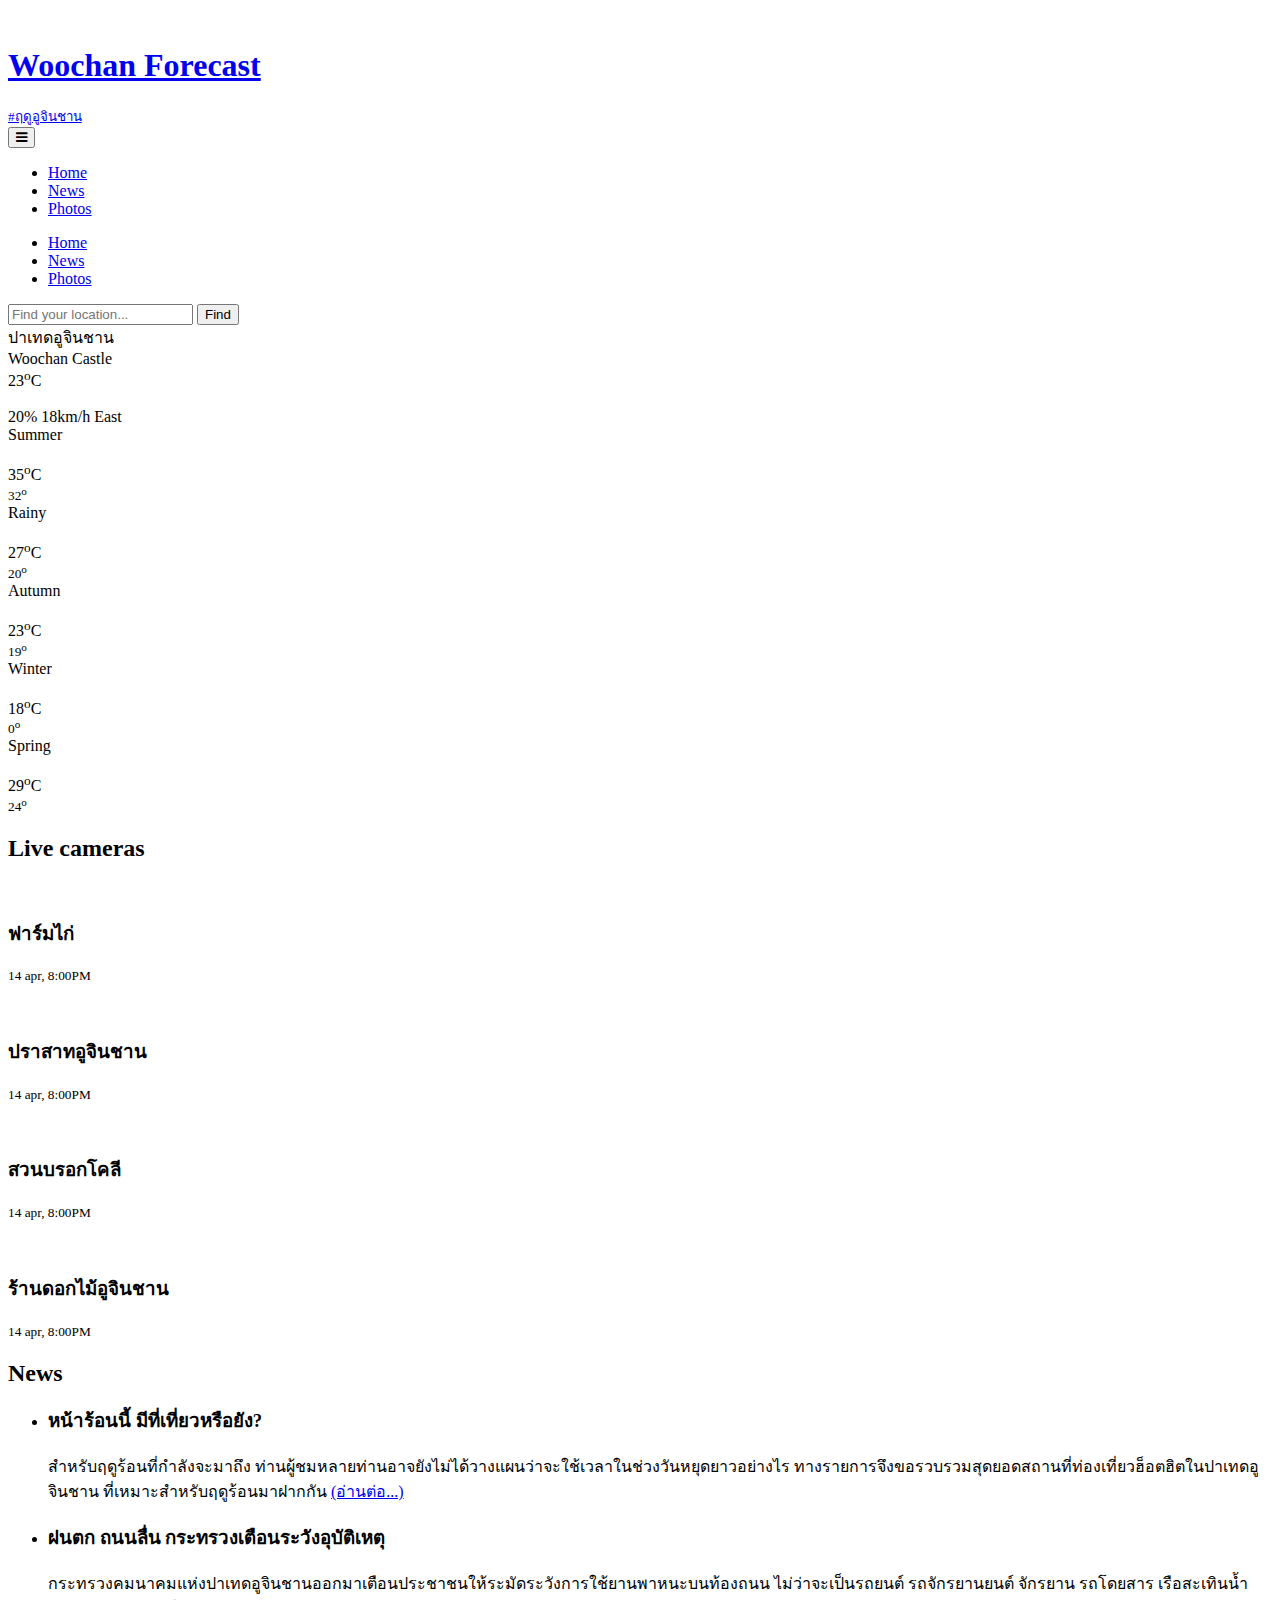
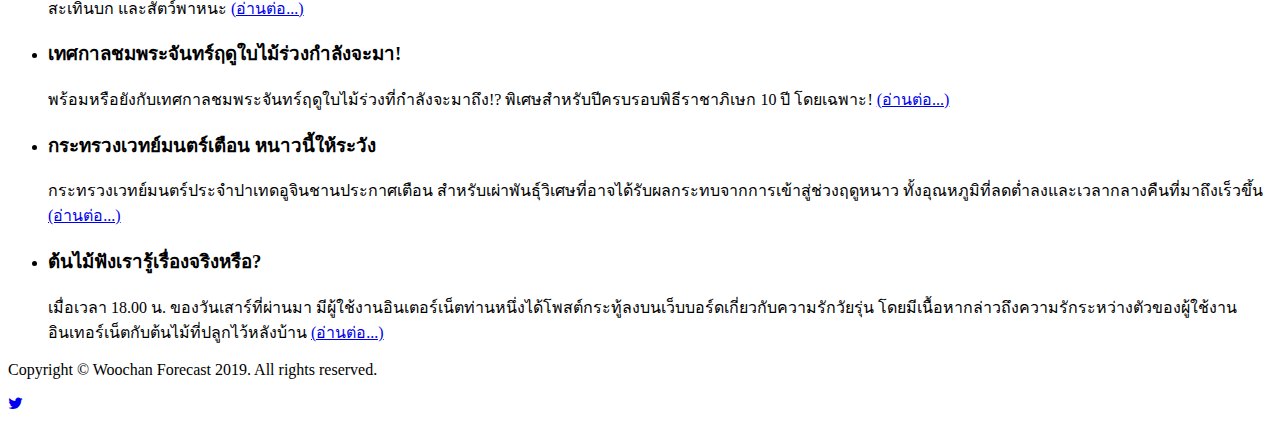
==== index.html @ f13d905f "Add files via upload" ====
<!DOCTYPE html>
<html lang="en">
	<head>
		<meta charset="UTF-8">
		<meta http-equiv="X-UA-Compatible" content="IE=edge">
		<meta name="viewport" content="width=device-width, initial-scale=1.0,maximum-scale=1">
		
		<title>สถานีพยากรณ์อากาศอูจินชาน ช่อง 97 - Woochan Forecast</title>

		<!-- Favicon -->
		<link rel="icon" type="image/png" href="images/favicon.png" sizes="32x32">

		<!-- Loading third party fonts -->
		<link href="fonts/font-awesome.min.css" rel="stylesheet" type="text/css">
		<link href="http://fonts.googleapis.com/css?family=Roboto:300,400,700|" rel="stylesheet" type="text/css">
		<link href="https://fonts.googleapis.com/css?family=Sarabun:300,400" rel="stylesheet">

		<!-- Loading main css file -->
		<link rel="stylesheet" href="style.css">
		
		<!--[if lt IE 9]>
		<script src="js/ie-support/html5.js"></script>
		<script src="js/ie-support/respond.js"></script>
		<![endif]-->

	</head>


	<body>
		
		<div class="site-content">
			<div class="site-header">
				<div class="container">
					<a href="index.html" class="branding">
						<img src="images/logo.png" alt="" class="logo">
						<div class="logo-type">
							<h1 class="site-title">Woochan Forecast</h1>
							<small class="site-description">#ฤดูอูจินชาน</small>
						</div>
					</a>

					<!-- Default snippet for navigation -->
					<div class="main-navigation">
						<button type="button" class="menu-toggle"><i class="fa fa-bars"></i></button>
						<ul class="menu">
							<li class="menu-item current-menu-item"><a href="index.html">Home</a></li>
							<li class="menu-item"><a href="news.html">News</a></li>
							<li class="menu-item"><a href="photos.html">Photos</a></li>
						</ul> <!-- .menu -->
					</div> <!-- .main-navigation -->

					<div class="mobile-navigation"></div>

				</div>
			</div> <!-- .site-header -->

			<div class="hero" data-bg-image="images/banner.png">
				<div class="container">
					<form action="#" class="find-location">
						<input type="text" placeholder="Find your location...">
						<input type="submit" value="Find" onclick="findLocation()">
					</form>

				</div>
			</div>
			<div class="forecast-table">
				<div class="container">
					<div class="forecast-container">
						<div class="today forecast">
							<div class="forecast-header">
								<div class="day">ปาเทดอูจินชาน</div>
								<!--<div class="date">15 Apr</div>-->
							</div> <!-- .forecast-header -->
							<div class="forecast-content">
								<div class="location">Woochan Castle</div>
								<div class="degree">
									<div class="num">23<sup>o</sup>C</div>
									<div class="forecast-icon">
										<a href="https://writer.dek-d.com/dek-d/writer/view.php?id=1945441" target="_blank"><img src="images/icons/icon-1.svg" alt="" width=90></a>
									</div>	
								</div>
								<span><img src="images/icon-umberella.png" alt="">20%</span>
								<span><img src="images/icon-wind.png" alt="">18km/h</span>
								<span><img src="images/icon-compass.png" alt="">East</span>
							</div>
						</div>
						<div class="forecast">
							<div class="forecast-header">
								<div class="day">Summer</div>
							</div> <!-- .forecast-header -->
							<div class="forecast-content">
								<div class="forecast-icon">
									<img src="images/icons/icon-2.svg" alt="" width=48>
								</div>
								<div class="degree">35<sup>o</sup>C</div>
								<small>32<sup>o</sup></small>
							</div>
						</div>
						<div class="forecast">
							<div class="forecast-header">
								<div class="day">Rainy</div>
							</div> <!-- .forecast-header -->
							<div class="forecast-content">
								<div class="forecast-icon">
									<img src="images/icons/icon-10.svg" alt="" width=48>
								</div>
								<div class="degree">27<sup>o</sup>C</div>
								<small>20<sup>o</sup></small>
							</div>
						</div>
						<div class="forecast">
							<div class="forecast-header">
								<div class="day">Autumn</div>
							</div> <!-- .forecast-header -->
							<div class="forecast-content">
								<div class="forecast-icon">
									<img src="images/icons/icon-7.svg" alt="" width=48>
								</div>
								<div class="degree">23<sup>o</sup>C</div>
								<small>19<sup>o</sup></small>
							</div>
						</div>
						<div class="forecast">
							<div class="forecast-header">
								<div class="day">Winter</div>
							</div> <!-- .forecast-header -->
							<div class="forecast-content">
								<div class="forecast-icon">
									<img src="images/icons/icon-14.svg" alt="" width=48>
								</div>
								<div class="degree">18<sup>o</sup>C</div>
								<small>0<sup>o</sup></small>
							</div>
						</div>
						<div class="forecast">
							<div class="forecast-header">
								<div class="day">Spring</div>
							</div> <!-- .forecast-header -->
							<div class="forecast-content">
								<div class="forecast-icon">
									<img src="images/icons/icon-3.svg" alt="" width=48>
								</div>
								<div class="degree">29<sup>o</sup>C</div>
								<small>24<sup>o</sup></small>
							</div>
						</div>
					</div>
				</div>
			</div>
			<main class="main-content">
				<div class="fullwidth-block">
					<div class="container">
						<h2 class="section-title">Live cameras</h2>
						<div class="row">
							<div class="col-md-3 col-sm-6">
								<div class="live-camera">
									<figure class="live-camera-cover" onclick="royal()"><img src="images/livecam-chickenbarn.jpg" alt=""></figure>
									<h3 class="location">ฟาร์มไก่</h3>
									<small class="date">14 apr, 8:00PM</small>
								</div>
							</div>
							<div class="col-md-3 col-sm-6">
								<div class="live-camera">
									<figure class="live-camera-cover" onclick="royal()"><img src="images/live-camera-2.jpg" alt=""></figure>
									<h3 class="location">ปราสาทอูจินชาน</h3>
									<small class="date">14 apr, 8:00PM</small>
								</div>
							</div>
							<div class="col-md-3 col-sm-6">
								<div class="live-camera">
									<figure class="live-camera-cover" onclick="royal()"><img src="images/live-camera-3.jpg" alt=""></figure>
									<h3 class="location">สวนบรอกโคลี</h3>
									<small class="date">14 apr, 8:00PM</small>
								</div>
							</div>
							<div class="col-md-3 col-sm-6">
								<div class="live-camera">
									<a href="http://woochanflorist.github.io" target="_blank"><figure class="live-camera-cover"><img src="images/livecam-flowershop.jpg" alt=""></figure></a>
									<h3 class="location">ร้านดอกไม้อูจินชาน</h3>
									<small class="date">14 apr, 8:00PM</small>
								</div>
							</div>
						</div>
					</div>
				</div>

				<div class="fullwidth-block">
					<div class="container">
						<div class="row">
							<h2 class="section-title">News</h2>
							<div class="col-md-6">
								<ul class="arrow-feature">
									<li>
										<h3>หน้าร้อนนี้ มีที่เที่ยวหรือยัง?</h3>
										<p>สำหรับฤดูร้อนที่กำลังจะมาถึง ท่านผู้ชมหลายท่านอาจยังไม่ได้วางแผนว่าจะใช้เวลาในช่วงวันหยุดยาวอย่างไร ทางรายการจึงขอรวบรวมสุดยอดสถานที่ท่องเที่ยวฮ็อตฮิตในปาเทดอูจินชาน ที่เหมาะสำหรับฤดูร้อนมาฝากกัน <a href="summer.html" target="_blank">(อ่านต่อ...)</a></p>
									</li>
									<li>
										<h3>ฝนตก ถนนลื่น กระทรวงเตือนระวังอุบัติเหตุ</h3>
										<p>กระทรวงคมนาคมแห่งปาเทดอูจินชานออกมาเตือนประชาชนให้ระมัดระวังการใช้ยานพาหนะบนท้องถนน ไม่ว่าจะเป็นรถยนต์ รถจักรยานยนต์ จักรยาน รถโดยสาร เรือสะเทินน้ำสะเทินบก และสัตว์พาหนะ <a href="rainy.html" target="_blank">(อ่านต่อ...)</a></p>
									</li>
									<li>
										<h3>เทศกาลชมพระจันทร์ฤดูใบไม้ร่วงกำลังจะมา!</h3>
										<p>พร้อมหรือยังกับเทศกาลชมพระจันทร์ฤดูใบไม้ร่วงที่กำลังจะมาถึง!? พิเศษสำหรับปีครบรอบพิธีราชาภิเษก 10 ปี โดยเฉพาะ! <a href="autumn.html" target="_blank">(อ่านต่อ...)</a></p>
									</li>
								</ul>
							</div>
							<div class="col-md-6">
								<ul class="arrow-feature">
									<li>
										<h3>กระทรวงเวทย์มนตร์เตือน หนาวนี้ให้ระวัง</h3>
										<p>กระทรวงเวทย์มนตร์ประจำปาเทดอูจินชานประกาศเตือน สำหรับเผ่าพันธุ์วิเศษที่อาจได้รับผลกระทบจากการเข้าสู่ช่วงฤดูหนาว ทั้งอุณหภูมิที่ลดต่ำลงและเวลากลางคืนที่มาถึงเร็วขึ้น <a href="winter.html" target="_blank">(อ่านต่อ...)</a></p>
									</li>
									<li>
										<h3>ต้นไม้ฟังเรารู้เรื่องจริงหรือ?</h3>
										<p>เมื่อเวลา 18.00 น. ของวันเสาร์ที่ผ่านมา มีผู้ใช้งานอินเตอร์เน็ตท่านหนึ่งได้โพสต์กระทู้ลงบนเว็บบอร์ดเกี่ยวกับความรักวัยรุ่น โดยมีเนื้อหากล่าวถึงความรักระหว่างตัวของผู้ใช้งานอินเทอร์เน็ตกับต้นไม้ที่ปลูกไว้หลังบ้าน <a href="spring.html" target="_blank">(อ่านต่อ...)</a></p>
									</li>
								</ul>
							</div>
						</div>
					</div>
				</div>
			</main> <!-- .main-content -->

			<footer class="site-footer">
				<div class="container">
					<div class="row">
						<div class="col-md-8">
							<p class="colophon">Copyright © Woochan Forecast 2019. All rights reserved.</p>
						</div>
						<div class="col-md-3 col-md-offset-1">
							<div class="social-links">
								<a href="https://twitter.com/woochanforecast"><i class="fa fa-twitter"></i></a>
							</div>
						</div>
					</div>

					
				</div>
			</footer> <!-- .site-footer -->
		</div>
		
		<script src="js/jquery-1.11.1.min.js"></script>
		<script src="js/plugins.js"></script>
		<script src="js/app.js"></script>

		<script type="text/javascript">
			function findLocation() {
				alert("ระบบไม่สามารถค้นหาสถานที่ดังกล่าวได้ กรุณาระบุสถานที่ในปาเทดอูจินชานให้ถูกต้อง");
			}
			function royal() {
				alert("ขออภัย สถานที่นี้เป็นเขตพระราชฐาน ไม่สามารถเข้าถึงได้");
			}
		</script>
		
	</body>

</html>
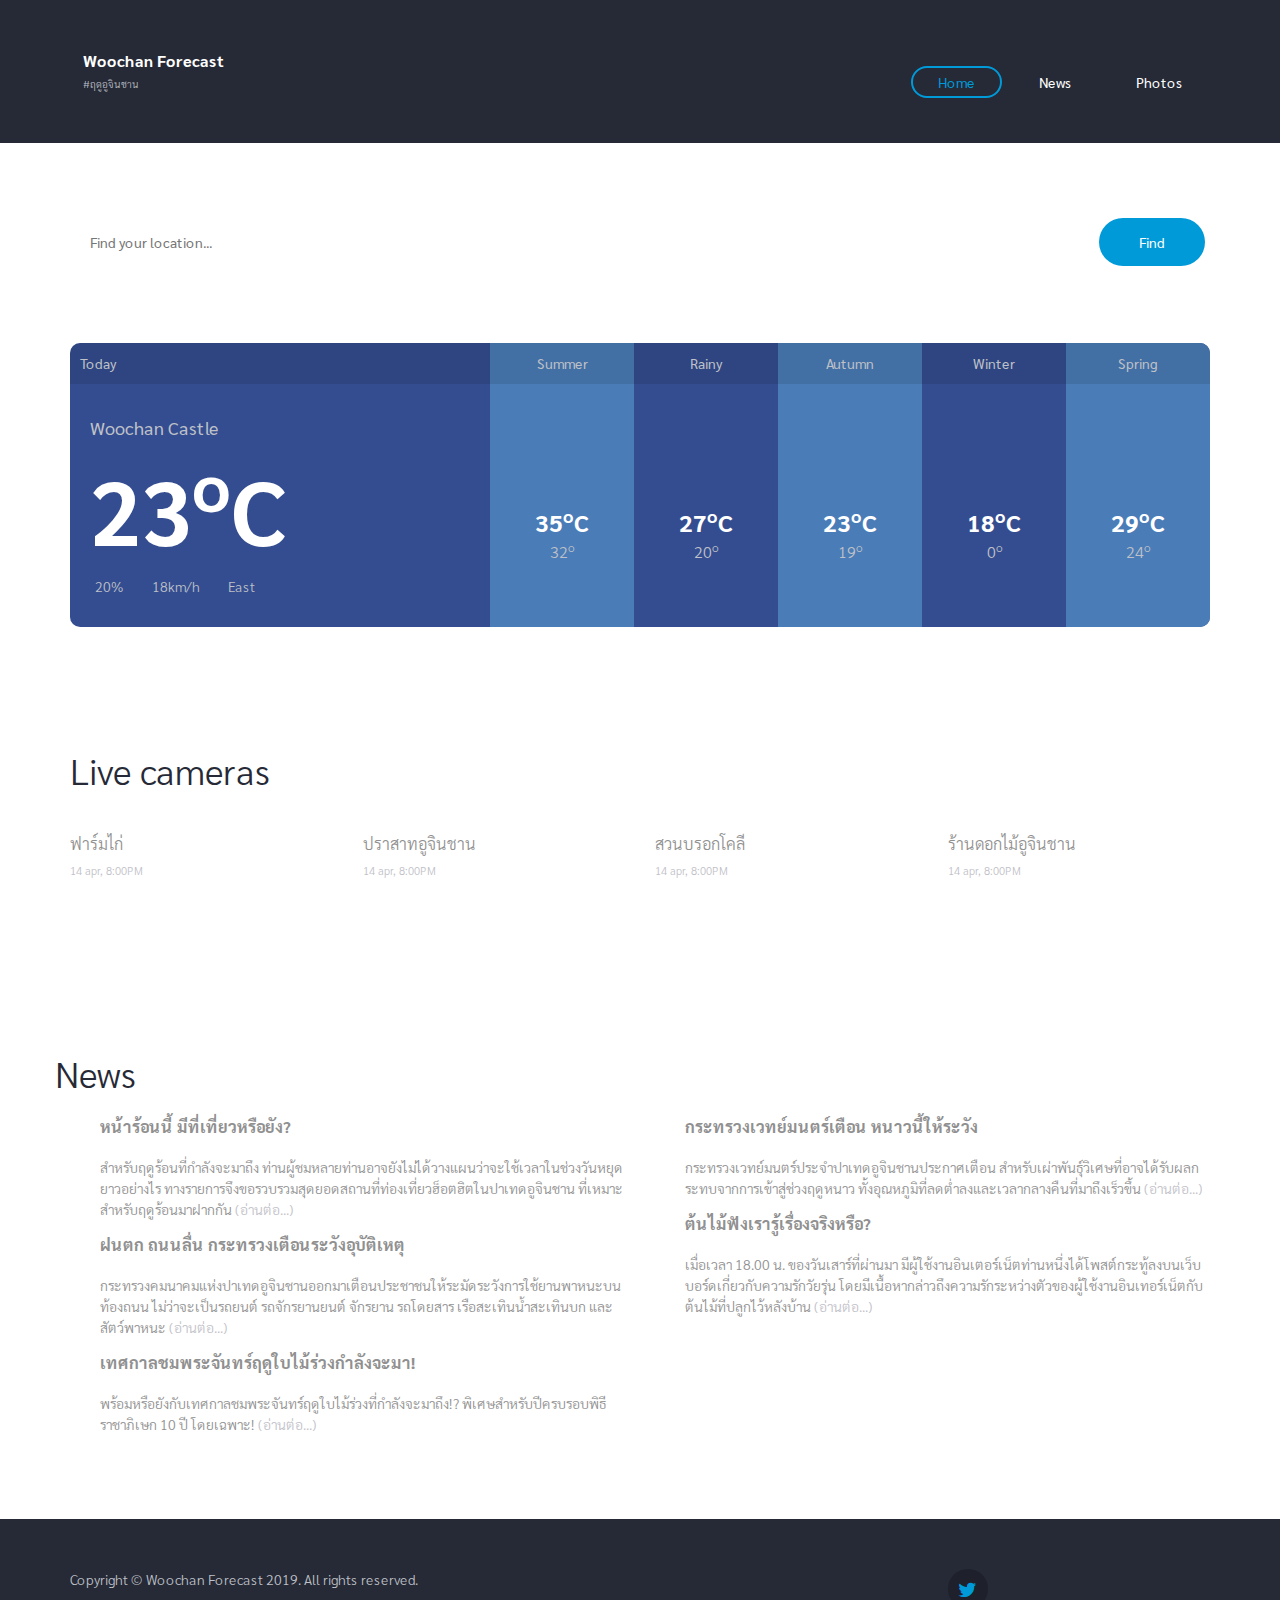
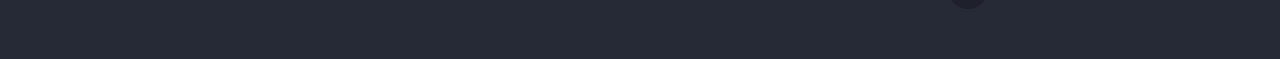
==== commit c3b5aded: "Add files via upload" ====
--- a/index.html
+++ b/index.html
@@ -5,14 +5,13 @@
 		<meta http-equiv="X-UA-Compatible" content="IE=edge">
 		<meta name="viewport" content="width=device-width, initial-scale=1.0,maximum-scale=1">
 		
-		<title>สถานีพยากรณ์อากาศอูจินชาน ช่อง 97 - Woochan Forecast</title>
+		<title>Home - Woochan Forecast</title>
 
 		<!-- Favicon -->
 		<link rel="icon" type="image/png" href="images/favicon.png" sizes="32x32">
 
 		<!-- Loading third party fonts -->
 		<link href="fonts/font-awesome.min.css" rel="stylesheet" type="text/css">
-		<link href="http://fonts.googleapis.com/css?family=Roboto:300,400,700|" rel="stylesheet" type="text/css">
 		<link href="https://fonts.googleapis.com/css?family=Sarabun:300,400" rel="stylesheet">
 
 		<!-- Loading main css file -->
@@ -68,7 +67,7 @@
 					<div class="forecast-container">
 						<div class="today forecast">
 							<div class="forecast-header">
-								<div class="day">ปาเทดอูจินชาน</div>
+								<div class="day">Today</div>
 								<!--<div class="date">15 Apr</div>-->
 							</div> <!-- .forecast-header -->
 							<div class="forecast-content">
@@ -90,7 +89,7 @@
 							</div> <!-- .forecast-header -->
 							<div class="forecast-content">
 								<div class="forecast-icon">
-									<img src="images/icons/icon-2.svg" alt="" width=48>
+									<a href="https://writer.dek-d.com/dek-d/writer/viewlongc.php?id=1945441&chapter=1"><img src="images/icons/icon-2.svg" alt="" width=48></a>
 								</div>
 								<div class="degree">35<sup>o</sup>C</div>
 								<small>32<sup>o</sup></small>
--- a/style.css
+++ b/style.css
@@ -0,0 +1,1846 @@
+/*!
+ * Project_Name: Weather
+ * Author: Themezy
+ * Email: contact[at]themezy.com
+ * Url: http://www.themezy.com
+ */
+/*=========================================== 
+ * Importing CSS Libraries
+ *===========================================*/
+article,
+aside,
+details,
+figcaption,
+figure,
+footer,
+header,
+hgroup,
+nav,
+section,
+summary {
+  display: block; }
+
+audio,
+canvas,
+video {
+  display: inline-block; }
+
+audio:not([controls]) {
+  display: none;
+  height: 0; }
+
+[hidden], template {
+  display: none; }
+
+html {
+  background: #fff;
+  color: #000;
+  -webkit-text-size-adjust: 100%;
+  -ms-text-size-adjust: 100%; }
+
+html,
+button,
+input,
+select,
+textarea {
+  font-family: sans-serif; }
+
+body {
+  margin: 0; }
+
+a {
+  background: transparent; }
+  a:focus {
+    outline: thin dotted; }
+  a:hover, a:active {
+    outline: 0; }
+
+h1 {
+  font-size: 2em;
+  margin: 0.67em 0; }
+
+h2 {
+  font-size: 1.5em;
+  margin: 0.83em 0; }
+
+h3 {
+  font-size: 1.17em;
+  margin: 1em 0; }
+
+h4 {
+  font-size: 1em;
+  margin: 1.33em 0; }
+
+h5 {
+  font-size: 0.83em;
+  margin: 1.67em 0; }
+
+h6 {
+  font-size: 0.75em;
+  margin: 2.33em 0; }
+
+abbr[title] {
+  border-bottom: 1px dotted; }
+
+b,
+strong {
+  font-weight: bold; }
+
+dfn {
+  font-style: italic; }
+
+mark {
+  background: #ff0;
+  color: #000; }
+
+code,
+kbd,
+pre,
+samp {
+  font-family: monospace, serif;
+  font-size: 1em; }
+
+pre {
+  white-space: pre;
+  white-space: pre-wrap;
+  word-wrap: break-word; }
+
+q {
+  quotes: "\201C" "\201D" "\2018" "\2019"; }
+
+q:before,
+q:after {
+  content: '';
+  content: none; }
+
+small {
+  font-size: 80%; }
+
+sub,
+sup {
+  font-size: 75%;
+  line-height: 0;
+  position: relative;
+  vertical-align: baseline; }
+
+sup {
+  top: -0.5em; }
+
+sub {
+  bottom: -0.25em; }
+
+img {
+  border: 0; }
+
+svg:not(:root) {
+  overflow: hidden; }
+
+figure {
+  margin: 0; }
+
+fieldset {
+  border: 1px solid #c0c0c0;
+  margin: 0 2px;
+  padding: 0.35em 0.625em 0.75em; }
+
+legend {
+  border: 0;
+  padding: 0;
+  white-space: normal; }
+
+button,
+input,
+select,
+textarea {
+  font-family: inherit;
+  font-size: 100%;
+  margin: 0;
+  vertical-align: baseline; }
+
+button,
+input {
+  line-height: normal; }
+
+button,
+select {
+  text-transform: none; }
+
+button,
+html input[type="button"],
+input[type="reset"],
+input[type="submit"] {
+  -webkit-appearance: button;
+  cursor: pointer; }
+
+button[disabled],
+input[disabled] {
+  cursor: default; }
+
+input[type="checkbox"],
+input[type="radio"] {
+  box-sizing: border-box;
+  padding: 0; }
+
+input[type="search"] {
+  -webkit-appearance: textfield;
+  box-sizing: content-box; }
+
+input[type="search"]::-webkit-search-cancel-button,
+input[type="search"]::-webkit-search-decoration {
+  -webkit-appearance: none; }
+
+button::-moz-focus-inner, input::-moz-focus-inner {
+  border: 0;
+  padding: 0; }
+
+textarea {
+  overflow: auto;
+  vertical-align: top; }
+
+table {
+  border-collapse: collapse;
+  border-spacing: 0; }
+
+*, *:before, *:after {
+  box-sizing: border-box; }
+
+/*
+ * Global Styles
+ */
+html {
+  font-size: 14px; }
+
+body {
+  color: #bfc1c8;
+  font-family: "Sarabun", "Open Sans", sans-serif;
+  font-size: 14px;
+  font-weight: 300;
+  line-height: 1.5;
+  background: #fff; } /*1e202b*/
+
+h1, h2, h3, h4, h5, h6 {
+  font-weight: 700;
+  margin: 0 0 20px;
+  line-height: normal; 
+}
+
+hr {
+  border: none;
+  border-bottom: 1px solid #777; }
+
+ul, ol {
+  margin: 0;
+  padding-left: 0; }
+
+a {
+  text-decoration: none;
+  color: #009ad8; }
+
+address {
+  font-style: normal; }
+
+p {
+  margin-top: 0; }
+
+form input, form textarea, form select {
+  outline: none;
+  border: none;
+  padding: 10px;
+  border-radius: 30px; }
+form select {
+  -webkit-appearance: none;
+  -moz-appearance: none;
+  appearance: none; }
+form textarea {
+  resize: vertical; }
+
+/*
+ * Reusable Components Style
+ */
+.button, form input[type="submit"], form button, form input[type="reset"] {
+  border: none;
+  background: #009ad8; /*009ad8 ปุ่ม Find location*/
+  padding: 10px 20px;
+  border-radius: 30px;
+  color: white; }
+
+.map {
+  height: 220px; }
+
+.container {
+  margin-right: auto;
+  margin-left: auto;
+  padding-left: 15px;
+  padding-right: 15px;
+  *zoom: 1; }
+  .container:after {
+    content: " ";
+    clear: both;
+    display: block;
+    overflow: hidden;
+    height: 0; }
+  @media (min-width: 768px) {
+    .container {
+      width: 750px; } }
+  @media (min-width: 992px) {
+    .container {
+      width: 970px; } }
+  @media (min-width: 1200px) {
+    .container {
+      width: 1170px; } }
+
+.container-fluid {
+  margin-right: auto;
+  margin-left: auto;
+  padding-left: 15px;
+  padding-right: 15px;
+  *zoom: 1; }
+  .container-fluid:after {
+    content: " ";
+    clear: both;
+    display: block;
+    overflow: hidden;
+    height: 0; }
+
+.row {
+  margin-left: -15px;
+  margin-right: -15px;
+  *zoom: 1; }
+  .row:after {
+    content: " ";
+    clear: both;
+    display: block;
+    overflow: hidden;
+    height: 0; }
+
+.col-xs-1, .col-sm-1, .col-md-1, .col-lg-1, .col-xs-2, .col-sm-2, .col-md-2, .col-lg-2, .col-xs-3, .col-sm-3, .col-md-3, .col-lg-3, .col-xs-4, .col-sm-4, .col-md-4, .col-lg-4, .col-xs-5, .col-sm-5, .col-md-5, .col-lg-5, .col-xs-6, .col-sm-6, .col-md-6, .col-lg-6, .col-xs-7, .col-sm-7, .col-md-7, .col-lg-7, .col-xs-8, .col-sm-8, .col-md-8, .col-lg-8, .col-xs-9, .col-sm-9, .col-md-9, .col-lg-9, .col-xs-10, .col-sm-10, .col-md-10, .col-lg-10, .col-xs-11, .col-sm-11, .col-md-11, .col-lg-11, .col-xs-12, .col-sm-12, .col-md-12, .col-lg-12 {
+  position: relative;
+  min-height: 1px;
+  padding-left: 15px;
+  padding-right: 15px; }
+
+.col-xs-1, .col-xs-2, .col-xs-3, .col-xs-4, .col-xs-5, .col-xs-6, .col-xs-7, .col-xs-8, .col-xs-9, .col-xs-10, .col-xs-11, .col-xs-12 {
+  float: left; }
+
+.col-xs-1 {
+  width: 8.3333333333%; }
+
+.col-xs-2 {
+  width: 16.6666666667%; }
+
+.col-xs-3 {
+  width: 25%; }
+
+.col-xs-4 {
+  width: 33.3333333333%; }
+
+.col-xs-5 {
+  width: 41.6666666667%; }
+
+.col-xs-6 {
+  width: 50%; }
+
+.col-xs-7 {
+  width: 58.3333333333%; }
+
+.col-xs-8 {
+  width: 66.6666666667%; }
+
+.col-xs-9 {
+  width: 75%; }
+
+.col-xs-10 {
+  width: 83.3333333333%; }
+
+.col-xs-11 {
+  width: 91.6666666667%; }
+
+.col-xs-12 {
+  width: 100%; }
+
+.col-xs-pull-0 {
+  right: auto; }
+
+.col-xs-pull-1 {
+  right: 8.3333333333%; }
+
+.col-xs-pull-2 {
+  right: 16.6666666667%; }
+
+.col-xs-pull-3 {
+  right: 25%; }
+
+.col-xs-pull-4 {
+  right: 33.3333333333%; }
+
+.col-xs-pull-5 {
+  right: 41.6666666667%; }
+
+.col-xs-pull-6 {
+  right: 50%; }
+
+.col-xs-pull-7 {
+  right: 58.3333333333%; }
+
+.col-xs-pull-8 {
+  right: 66.6666666667%; }
+
+.col-xs-pull-9 {
+  right: 75%; }
+
+.col-xs-pull-10 {
+  right: 83.3333333333%; }
+
+.col-xs-pull-11 {
+  right: 91.6666666667%; }
+
+.col-xs-pull-12 {
+  right: 100%; }
+
+.col-xs-push-0 {
+  left: auto; }
+
+.col-xs-push-1 {
+  left: 8.3333333333%; }
+
+.col-xs-push-2 {
+  left: 16.6666666667%; }
+
+.col-xs-push-3 {
+  left: 25%; }
+
+.col-xs-push-4 {
+  left: 33.3333333333%; }
+
+.col-xs-push-5 {
+  left: 41.6666666667%; }
+
+.col-xs-push-6 {
+  left: 50%; }
+
+.col-xs-push-7 {
+  left: 58.3333333333%; }
+
+.col-xs-push-8 {
+  left: 66.6666666667%; }
+
+.col-xs-push-9 {
+  left: 75%; }
+
+.col-xs-push-10 {
+  left: 83.3333333333%; }
+
+.col-xs-push-11 {
+  left: 91.6666666667%; }
+
+.col-xs-push-12 {
+  left: 100%; }
+
+.col-xs-offset-0 {
+  margin-left: 0%; }
+
+.col-xs-offset-1 {
+  margin-left: 8.3333333333%; }
+
+.col-xs-offset-2 {
+  margin-left: 16.6666666667%; }
+
+.col-xs-offset-3 {
+  margin-left: 25%; }
+
+.col-xs-offset-4 {
+  margin-left: 33.3333333333%; }
+
+.col-xs-offset-5 {
+  margin-left: 41.6666666667%; }
+
+.col-xs-offset-6 {
+  margin-left: 50%; }
+
+.col-xs-offset-7 {
+  margin-left: 58.3333333333%; }
+
+.col-xs-offset-8 {
+  margin-left: 66.6666666667%; }
+
+.col-xs-offset-9 {
+  margin-left: 75%; }
+
+.col-xs-offset-10 {
+  margin-left: 83.3333333333%; }
+
+.col-xs-offset-11 {
+  margin-left: 91.6666666667%; }
+
+.col-xs-offset-12 {
+  margin-left: 100%; }
+
+@media (min-width: 768px) {
+  .col-sm-1, .col-sm-2, .col-sm-3, .col-sm-4, .col-sm-5, .col-sm-6, .col-sm-7, .col-sm-8, .col-sm-9, .col-sm-10, .col-sm-11, .col-sm-12 {
+    float: left; }
+
+  .col-sm-1 {
+    width: 8.3333333333%; }
+
+  .col-sm-2 {
+    width: 16.6666666667%; }
+
+  .col-sm-3 {
+    width: 25%; }
+
+  .col-sm-4 {
+    width: 33.3333333333%; }
+
+  .col-sm-5 {
+    width: 41.6666666667%; }
+
+  .col-sm-6 {
+    width: 50%; }
+
+  .col-sm-7 {
+    width: 58.3333333333%; }
+
+  .col-sm-8 {
+    width: 66.6666666667%; }
+
+  .col-sm-9 {
+    width: 75%; }
+
+  .col-sm-10 {
+    width: 83.3333333333%; }
+
+  .col-sm-11 {
+    width: 91.6666666667%; }
+
+  .col-sm-12 {
+    width: 100%; }
+
+  .col-sm-pull-0 {
+    right: auto; }
+
+  .col-sm-pull-1 {
+    right: 8.3333333333%; }
+
+  .col-sm-pull-2 {
+    right: 16.6666666667%; }
+
+  .col-sm-pull-3 {
+    right: 25%; }
+
+  .col-sm-pull-4 {
+    right: 33.3333333333%; }
+
+  .col-sm-pull-5 {
+    right: 41.6666666667%; }
+
+  .col-sm-pull-6 {
+    right: 50%; }
+
+  .col-sm-pull-7 {
+    right: 58.3333333333%; }
+
+  .col-sm-pull-8 {
+    right: 66.6666666667%; }
+
+  .col-sm-pull-9 {
+    right: 75%; }
+
+  .col-sm-pull-10 {
+    right: 83.3333333333%; }
+
+  .col-sm-pull-11 {
+    right: 91.6666666667%; }
+
+  .col-sm-pull-12 {
+    right: 100%; }
+
+  .col-sm-push-0 {
+    left: auto; }
+
+  .col-sm-push-1 {
+    left: 8.3333333333%; }
+
+  .col-sm-push-2 {
+    left: 16.6666666667%; }
+
+  .col-sm-push-3 {
+    left: 25%; }
+
+  .col-sm-push-4 {
+    left: 33.3333333333%; }
+
+  .col-sm-push-5 {
+    left: 41.6666666667%; }
+
+  .col-sm-push-6 {
+    left: 50%; }
+
+  .col-sm-push-7 {
+    left: 58.3333333333%; }
+
+  .col-sm-push-8 {
+    left: 66.6666666667%; }
+
+  .col-sm-push-9 {
+    left: 75%; }
+
+  .col-sm-push-10 {
+    left: 83.3333333333%; }
+
+  .col-sm-push-11 {
+    left: 91.6666666667%; }
+
+  .col-sm-push-12 {
+    left: 100%; }
+
+  .col-sm-offset-0 {
+    margin-left: 0%; }
+
+  .col-sm-offset-1 {
+    margin-left: 8.3333333333%; }
+
+  .col-sm-offset-2 {
+    margin-left: 16.6666666667%; }
+
+  .col-sm-offset-3 {
+    margin-left: 25%; }
+
+  .col-sm-offset-4 {
+    margin-left: 33.3333333333%; }
+
+  .col-sm-offset-5 {
+    margin-left: 41.6666666667%; }
+
+  .col-sm-offset-6 {
+    margin-left: 50%; }
+
+  .col-sm-offset-7 {
+    margin-left: 58.3333333333%; }
+
+  .col-sm-offset-8 {
+    margin-left: 66.6666666667%; }
+
+  .col-sm-offset-9 {
+    margin-left: 75%; }
+
+  .col-sm-offset-10 {
+    margin-left: 83.3333333333%; }
+
+  .col-sm-offset-11 {
+    margin-left: 91.6666666667%; }
+
+  .col-sm-offset-12 {
+    margin-left: 100%; } }
+@media (min-width: 992px) {
+  .col-md-1, .col-md-2, .col-md-3, .col-md-4, .col-md-5, .col-md-6, .col-md-7, .col-md-8, .col-md-9, .col-md-10, .col-md-11, .col-md-12 {
+    float: left; }
+
+  .col-md-1 {
+    width: 8.3333333333%; }
+
+  .col-md-2 {
+    width: 16.6666666667%; }
+
+  .col-md-3 {
+    width: 25%; }
+
+  .col-md-4 {
+    width: 33.3333333333%; }
+
+  .col-md-5 {
+    width: 41.6666666667%; }
+
+  .col-md-6 {
+    width: 50%; }
+
+  .col-md-7 {
+    width: 58.3333333333%; }
+
+  .col-md-8 {
+    width: 66.6666666667%; }
+
+  .col-md-9 {
+    width: 75%; }
+
+  .col-md-10 {
+    width: 83.3333333333%; }
+
+  .col-md-11 {
+    width: 91.6666666667%; }
+
+  .col-md-12 {
+    width: 100%; }
+
+  .col-md-pull-0 {
+    right: auto; }
+
+  .col-md-pull-1 {
+    right: 8.3333333333%; }
+
+  .col-md-pull-2 {
+    right: 16.6666666667%; }
+
+  .col-md-pull-3 {
+    right: 25%; }
+
+  .col-md-pull-4 {
+    right: 33.3333333333%; }
+
+  .col-md-pull-5 {
+    right: 41.6666666667%; }
+
+  .col-md-pull-6 {
+    right: 50%; }
+
+  .col-md-pull-7 {
+    right: 58.3333333333%; }
+
+  .col-md-pull-8 {
+    right: 66.6666666667%; }
+
+  .col-md-pull-9 {
+    right: 75%; }
+
+  .col-md-pull-10 {
+    right: 83.3333333333%; }
+
+  .col-md-pull-11 {
+    right: 91.6666666667%; }
+
+  .col-md-pull-12 {
+    right: 100%; }
+
+  .col-md-push-0 {
+    left: auto; }
+
+  .col-md-push-1 {
+    left: 8.3333333333%; }
+
+  .col-md-push-2 {
+    left: 16.6666666667%; }
+
+  .col-md-push-3 {
+    left: 25%; }
+
+  .col-md-push-4 {
+    left: 33.3333333333%; }
+
+  .col-md-push-5 {
+    left: 41.6666666667%; }
+
+  .col-md-push-6 {
+    left: 50%; }
+
+  .col-md-push-7 {
+    left: 58.3333333333%; }
+
+  .col-md-push-8 {
+    left: 66.6666666667%; }
+
+  .col-md-push-9 {
+    left: 75%; }
+
+  .col-md-push-10 {
+    left: 83.3333333333%; }
+
+  .col-md-push-11 {
+    left: 91.6666666667%; }
+
+  .col-md-push-12 {
+    left: 100%; }
+
+  .col-md-offset-0 {
+    margin-left: 0%; }
+
+  .col-md-offset-1 {
+    margin-left: 8.3333333333%; }
+
+  .col-md-offset-2 {
+    margin-left: 16.6666666667%; }
+
+  .col-md-offset-3 {
+    margin-left: 25%; }
+
+  .col-md-offset-4 {
+    margin-left: 33.3333333333%; }
+
+  .col-md-offset-5 {
+    margin-left: 41.6666666667%; }
+
+  .col-md-offset-6 {
+    margin-left: 50%; }
+
+  .col-md-offset-7 {
+    margin-left: 58.3333333333%; }
+
+  .col-md-offset-8 {
+    margin-left: 66.6666666667%; }
+
+  .col-md-offset-9 {
+    margin-left: 75%; }
+
+  .col-md-offset-10 {
+    margin-left: 83.3333333333%; }
+
+  .col-md-offset-11 {
+    margin-left: 91.6666666667%; }
+
+  .col-md-offset-12 {
+    margin-left: 100%; } }
+@media (min-width: 1200px) {
+  .col-lg-1, .col-lg-2, .col-lg-3, .col-lg-4, .col-lg-5, .col-lg-6, .col-lg-7, .col-lg-8, .col-lg-9, .col-lg-10, .col-lg-11, .col-lg-12 {
+    float: left; }
+
+  .col-lg-1 {
+    width: 8.3333333333%; }
+
+  .col-lg-2 {
+    width: 16.6666666667%; }
+
+  .col-lg-3 {
+    width: 25%; }
+
+  .col-lg-4 {
+    width: 33.3333333333%; }
+
+  .col-lg-5 {
+    width: 41.6666666667%; }
+
+  .col-lg-6 {
+    width: 50%; }
+
+  .col-lg-7 {
+    width: 58.3333333333%; }
+
+  .col-lg-8 {
+    width: 66.6666666667%; }
+
+  .col-lg-9 {
+    width: 75%; }
+
+  .col-lg-10 {
+    width: 83.3333333333%; }
+
+  .col-lg-11 {
+    width: 91.6666666667%; }
+
+  .col-lg-12 {
+    width: 100%; }
+
+  .col-lg-pull-0 {
+    right: auto; }
+
+  .col-lg-pull-1 {
+    right: 8.3333333333%; }
+
+  .col-lg-pull-2 {
+    right: 16.6666666667%; }
+
+  .col-lg-pull-3 {
+    right: 25%; }
+
+  .col-lg-pull-4 {
+    right: 33.3333333333%; }
+
+  .col-lg-pull-5 {
+    right: 41.6666666667%; }
+
+  .col-lg-pull-6 {
+    right: 50%; }
+
+  .col-lg-pull-7 {
+    right: 58.3333333333%; }
+
+  .col-lg-pull-8 {
+    right: 66.6666666667%; }
+
+  .col-lg-pull-9 {
+    right: 75%; }
+
+  .col-lg-pull-10 {
+    right: 83.3333333333%; }
+
+  .col-lg-pull-11 {
+    right: 91.6666666667%; }
+
+  .col-lg-pull-12 {
+    right: 100%; }
+
+  .col-lg-push-0 {
+    left: auto; }
+
+  .col-lg-push-1 {
+    left: 8.3333333333%; }
+
+  .col-lg-push-2 {
+    left: 16.6666666667%; }
+
+  .col-lg-push-3 {
+    left: 25%; }
+
+  .col-lg-push-4 {
+    left: 33.3333333333%; }
+
+  .col-lg-push-5 {
+    left: 41.6666666667%; }
+
+  .col-lg-push-6 {
+    left: 50%; }
+
+  .col-lg-push-7 {
+    left: 58.3333333333%; }
+
+  .col-lg-push-8 {
+    left: 66.6666666667%; }
+
+  .col-lg-push-9 {
+    left: 75%; }
+
+  .col-lg-push-10 {
+    left: 83.3333333333%; }
+
+  .col-lg-push-11 {
+    left: 91.6666666667%; }
+
+  .col-lg-push-12 {
+    left: 100%; }
+
+  .col-lg-offset-0 {
+    margin-left: 0%; }
+
+  .col-lg-offset-1 {
+    margin-left: 8.3333333333%; }
+
+  .col-lg-offset-2 {
+    margin-left: 16.6666666667%; }
+
+  .col-lg-offset-3 {
+    margin-left: 25%; }
+
+  .col-lg-offset-4 {
+    margin-left: 33.3333333333%; }
+
+  .col-lg-offset-5 {
+    margin-left: 41.6666666667%; }
+
+  .col-lg-offset-6 {
+    margin-left: 50%; }
+
+  .col-lg-offset-7 {
+    margin-left: 58.3333333333%; }
+
+  .col-lg-offset-8 {
+    margin-left: 66.6666666667%; }
+
+  .col-lg-offset-9 {
+    margin-left: 75%; }
+
+  .col-lg-offset-10 {
+    margin-left: 83.3333333333%; }
+
+  .col-lg-offset-11 {
+    margin-left: 91.6666666667%; }
+
+  .col-lg-offset-12 {
+    margin-left: 100%; } }
+@-ms-viewport {
+  width: device-width; }
+.visible-xs, .visible-sm, .visible-md, .visible-lg {
+  display: none !important; }
+
+.visible-xs-block,
+.visible-xs-inline,
+.visible-xs-inline-block,
+.visible-sm-block,
+.visible-sm-inline,
+.visible-sm-inline-block,
+.visible-md-block,
+.visible-md-inline,
+.visible-md-inline-block,
+.visible-lg-block,
+.visible-lg-inline,
+.visible-lg-inline-block {
+  display: none !important; }
+
+@media (max-width: 767px) {
+  .visible-xs {
+    display: block !important; }
+
+  table.visible-xs {
+    display: table; }
+
+  tr.visible-xs {
+    display: table-row !important; }
+
+  th.visible-xs,
+  td.visible-xs {
+    display: table-cell !important; } }
+@media (max-width: 767px) {
+  .visible-xs-block {
+    display: block !important; } }
+
+@media (max-width: 767px) {
+  .visible-xs-inline {
+    display: inline !important; } }
+
+@media (max-width: 767px) {
+  .visible-xs-inline-block {
+    display: inline-block !important; } }
+
+@media (min-width: 768px) and (max-width: 991px) {
+  .visible-sm {
+    display: block !important; }
+
+  table.visible-sm {
+    display: table; }
+
+  tr.visible-sm {
+    display: table-row !important; }
+
+  th.visible-sm,
+  td.visible-sm {
+    display: table-cell !important; } }
+@media (min-width: 768px) and (max-width: 991px) {
+  .visible-sm-block {
+    display: block !important; } }
+
+@media (min-width: 768px) and (max-width: 991px) {
+  .visible-sm-inline {
+    display: inline !important; } }
+
+@media (min-width: 768px) and (max-width: 991px) {
+  .visible-sm-inline-block {
+    display: inline-block !important; } }
+
+@media (min-width: 992px) and (max-width: 1199px) {
+  .visible-md {
+    display: block !important; }
+
+  table.visible-md {
+    display: table; }
+
+  tr.visible-md {
+    display: table-row !important; }
+
+  th.visible-md,
+  td.visible-md {
+    display: table-cell !important; } }
+@media (min-width: 992px) and (max-width: 1199px) {
+  .visible-md-block {
+    display: block !important; } }
+
+@media (min-width: 992px) and (max-width: 1199px) {
+  .visible-md-inline {
+    display: inline !important; } }
+
+@media (min-width: 992px) and (max-width: 1199px) {
+  .visible-md-inline-block {
+    display: inline-block !important; } }
+
+@media (min-width: 1200px) {
+  .visible-lg {
+    display: block !important; }
+
+  table.visible-lg {
+    display: table; }
+
+  tr.visible-lg {
+    display: table-row !important; }
+
+  th.visible-lg,
+  td.visible-lg {
+    display: table-cell !important; } }
+@media (min-width: 1200px) {
+  .visible-lg-block {
+    display: block !important; } }
+
+@media (min-width: 1200px) {
+  .visible-lg-inline {
+    display: inline !important; } }
+
+@media (min-width: 1200px) {
+  .visible-lg-inline-block {
+    display: inline-block !important; } }
+
+@media (max-width: 767px) {
+  .hidden-xs {
+    display: none !important; } }
+@media (min-width: 768px) and (max-width: 991px) {
+  .hidden-sm {
+    display: none !important; } }
+@media (min-width: 992px) and (max-width: 1199px) {
+  .hidden-md {
+    display: none !important; } }
+@media (min-width: 1200px) {
+  .hidden-lg {
+    display: none !important; } }
+.visible-print {
+  display: none !important; }
+
+@media print {
+  .visible-print {
+    display: block !important; }
+
+  table.visible-print {
+    display: table; }
+
+  tr.visible-print {
+    display: table-row !important; }
+
+  th.visible-print,
+  td.visible-print {
+    display: table-cell !important; } }
+.visible-print-block {
+  display: none !important; }
+  @media print {
+    .visible-print-block {
+      display: block !important; } }
+
+.visible-print-inline {
+  display: none !important; }
+  @media print {
+    .visible-print-inline {
+      display: inline !important; } }
+
+.visible-print-inline-block {
+  display: none !important; }
+  @media print {
+    .visible-print-inline-block {
+      display: inline-block !important; } }
+
+@media print {
+  .hidden-print {
+    display: none !important; } }
+/*
+ * Header Styles
+ */
+.site-header {
+  background: #262936;
+  padding: 50px 0; }
+  .site-header .branding {
+    float: left; }
+    .site-header .branding .logo, .site-header .branding .logo-type {
+      display: inline-block;
+      vertical-align: middle; }
+    .site-header .branding .logo {
+      margin-right: 10px; }
+    .site-header .branding .site-title {
+      margin-bottom: 5px;
+      font-size: 16px;
+      font-size: 1.1428571429em;
+      color: white; }
+    .site-header .branding .site-description {
+      font-size: 10px;
+      font-size: 0.7142857143em;
+      display: block;
+      color: #bfc1c8; }
+
+.main-navigation {
+  float: right;
+  padding-top: 20px; }
+  .main-navigation .menu-toggle, .main-navigation .menu {
+    vertical-align: middle; }
+  .main-navigation .menu-toggle {
+    background: none;
+    border: 2px solid transparent;
+    color: white;
+    padding: 20px;
+    border-radius: 40px;
+    -webkit-transition: .3s ease;
+            transition: .3s ease;
+    display: none;
+    outline: none; }
+    @media screen and (max-width: 990px) {
+      .main-navigation .menu-toggle {
+        display: inline-block; } }
+    .main-navigation .menu-toggle:hover, .main-navigation .menu-toggle:active {
+      border-color: #009ad8; 
+      color: #009ad8; }
+  .main-navigation .menu {
+    list-style: none;
+    display: inline-block;
+    *zoom: 1; }
+    .main-navigation .menu:after {
+      content: " ";
+      clear: both;
+      display: block;
+      overflow: hidden;
+      height: 0; }
+    @media screen and (max-width: 990px) {
+      .main-navigation .menu {
+        display: none; } }
+    .main-navigation .menu .menu-item {
+      float: left;
+      margin-left: 10px; }
+      .main-navigation .menu .menu-item a {
+        padding: 5px 25px;
+        border: 2px solid transparent;
+        border-radius: 30px;
+        color: white;
+        -webkit-transition: .3s ease;
+                transition: .3s ease;
+        font-weight: 400; }
+      .main-navigation .menu .menu-item.current-menu-item a, .main-navigation .menu .menu-item:hover a {
+        border-color: #009ad8;
+        color: #009ad8; }
+
+.mobile-navigation {
+  padding: 30px 0 0;
+  clear: both;
+  display: none; }
+  @media screen and (min-width: 991px) {
+    .mobile-navigation {
+      display: none !important; } }
+  .mobile-navigation .menu {
+    background: #262936;
+    list-style: none;
+    text-align: center;
+    border-radius: 10px;
+    overflow: hidden; }
+    .mobile-navigation .menu a {
+      padding: 20px;
+      display: block;
+      color: white; }
+    .mobile-navigation .menu .menu-item {
+      border-bottom: 1px solid rgba(255, 255, 255, 0.1); }
+      .mobile-navigation .menu .menu-item:last-child {
+        border-bottom: none; }
+      .mobile-navigation .menu .menu-item.current-menu-item a {
+        color: #009ad8; }
+
+.hero {
+  background-size: cover;
+  padding: 70px 0;
+  min-height: 350px; }
+
+.find-location {
+  position: relative;
+  margin-bottom: 70px; }
+  .find-location input[type="text"] {
+    width: 100%;
+    padding: 20px 50px 20px 20px;
+    background: #fff; /*1e202b*/
+    color: #1e202b; }
+  .find-location input[type="submit"] {
+    position: absolute;
+    top: 5px;
+    right: 5px;
+    bottom: 5px;
+    padding: 0 40px; }
+
+.forecast-container {
+  width: 100%;
+  background: #344d90;
+  display: table;
+  table-layout: fixed;
+  width: 100%;
+  overflow: hidden;
+  border-radius: 10px;
+  margin-top: -150px;
+  margin-bottom: 50px; }
+  .forecast-container .forecast {
+    display: table-cell;
+    vertical-align: top; }
+    .forecast-container .forecast:nth-child(even) {
+      background-color: #4a7cb7; }
+    @media screen and (max-width: 990px) {
+      .forecast-container .forecast {
+        display: block;
+        width: 20%;
+        float: left; } }
+    .forecast-container .forecast.today {
+      width: 420px; }
+      .forecast-container .forecast.today .forecast-header {
+        *zoom: 1; }
+        .forecast-container .forecast.today .forecast-header:after {
+          content: " ";
+          clear: both;
+          display: block;
+          overflow: hidden;
+          height: 0; }
+        .forecast-container .forecast.today .forecast-header .day {
+          float: left; }
+        .forecast-container .forecast.today .forecast-header .date {
+          float: right; }
+      .forecast-container .forecast.today .forecast-content {
+        text-align: left;
+        padding-top: 30px;
+        padding-bottom: 30px; }
+      .forecast-container .forecast.today .location {
+        font-size: 18px;
+        font-size: 1.2857142857em;
+        font-weight: 400; }
+      .forecast-container .forecast.today .degree .num, .forecast-container .forecast.today .degree .forecast-icon {
+        display: inline-block;
+        vertical-align: middle; }
+      .forecast-container .forecast.today .degree .num {
+        font-size: 90px;
+        font-size: 6.4285714286rem;
+        margin-right: 30px; }
+      .forecast-container .forecast.today span {
+        margin-right: 20px; }
+        .forecast-container .forecast.today span img {
+          margin-right: 5px;
+          vertical-align: middle; }
+      @media screen and (max-width: 990px) {
+        .forecast-container .forecast.today {
+          display: block;
+          width: 100%; } }
+    .forecast-container .forecast .forecast-header {
+      background: rgba(0, 0, 0, 0.1);
+      padding: 10px;
+      text-align: center;
+      font-weight: 400; }
+    .forecast-container .forecast .forecast-icon {
+      height: 50px; }
+    .forecast-container .forecast .forecast-content {
+      padding: 50px 20px 10px;
+      text-align: center; }
+      .forecast-container .forecast .forecast-content .forecast-icon {
+        margin-bottom: 20px; }
+      .forecast-container .forecast .forecast-content .degree {
+        font-size: 24px;
+        font-size: 1.7142857143em;
+        color: white;
+        font-weight: 700; }
+      .forecast-container .forecast .forecast-content small {
+        font-size: 16px;
+        font-size: 1.1428571429em; }
+.forecast-container a {
+  color: #bfc1c8;
+}
+.forecast-container a:hover, .forecast-continer a:active {
+  text-decoration: underline;
+}
+
+.fullwidth-block {
+  padding: 70px 0; }
+  .fullwidth-block .section-title {
+    font-size: 36px;
+    font-size: 2.5714285714em;
+    font-weight: 300;
+    color: #262936; }
+
+.filter {
+  margin-bottom: 30px; }
+
+.filter-control {
+  border: 2px solid #262936;
+  padding: 5px 5px 5px 20px;
+  border-radius: 30px;
+  display: inline-block;
+  white-space: nowrap; }
+  .filter-control label {
+    margin-right: 10px;
+    display: inline-block;
+    padding: 10px;
+    vertical-align: middle; }
+
+.select.control {
+  border-radius: 40px;
+  border: 2px solid #bfc1c8;
+  overflow: hidden;
+  display: inline-block;
+  vertical-align: middle;
+  padding-right: 30px;
+  position: relative; }
+  .select.control:after {
+    content: " ";
+    width: 7px;
+    height: 9px;
+    background: url(images/arrow-down.png);
+    position: absolute;
+    right: 10px;
+    top: 0;
+    bottom: 0;
+    margin: auto;
+    display: block;
+    z-index: 1; }
+  .select.control select {
+    padding: 10px 30px;
+    width: 110%;
+    border: none;
+    background: none;
+    outline: none;
+    appearance: none;
+    -webkit-appearance: none;
+    color: #bfc1c8; }
+
+.live-camera {
+  margin-bottom: 30px; }
+  .live-camera .live-camera-cover {
+    position: relative;
+    margin-bottom: 20px;
+    cursor: pointer; }
+    .live-camera .live-camera-cover:after {
+      content: " ";
+      width: 45px;
+      height: 45px;
+      position: absolute;
+      left: 0;
+      right: 0;
+      top: 0;
+      bottom: 0;
+      margin: auto;
+      background: url(images/play-button.png); }
+    .live-camera .live-camera-cover img {
+      display: block;
+      width: 100%;
+      height: auto;
+      max-width: 100%;
+      border-radius: 5px; }
+  .live-camera .location {
+    margin-bottom: 5px;
+    color: #909090;
+    font-weight: 300; }
+
+.news {
+  padding-left: 100px;
+  position: relative; }
+  .news:after {
+    content: " ";
+    width: 12px;
+    height: 7px;
+    background: url(images/arrow.png);
+    display: block; }
+  .news .date {
+    position: absolute;
+    top: 0;
+    left: 0;
+    color: #009ad8;
+    font-size: 24px;
+    font-size: 1.7142857143em; }
+  .news h3 {
+    font-size: 14px;
+    font-size: 1em; }
+    .news h3 a {
+      color: white; }
+
+.arrow-feature {
+  font-family: 'Sarabun';
+  list-style-type: none; }
+  .arrow-feature li {
+    position: relative;
+    padding-left: 30px; }
+    .arrow-feature li:before {
+      content: " ";
+      width: 12px;
+      height: 7px;
+      background: url(images/arrow.png);
+      position: absolute;
+      left: 0;
+      top: 5px; }
+    .arrow-feature li {
+      font-size: 14px;
+      font-size: 1em;
+      color: #909090; }
+    .arrow-feature li a {
+      color: #bfc1c8; }
+    .arrow-feature li a:hover {
+      color: #009ad8; }
+
+.arrow-list {
+  list-style-image: url(images/arrow.png);
+  list-style-position: inside; }
+  .arrow-list li {
+    padding: 10px 0;
+    border-bottom: 1px solid rgba(255, 255, 255, 0.1); }
+    .arrow-list li:last-child {
+      border-bottom: none; }
+  .arrow-list a {
+    color: #009ad8; }
+    .arrow-list a:hover {
+      color: #009ad8; }
+
+.photo-grid {
+  margin: 0 -5px; }
+  .photo-grid a {
+    width: 33.333%;
+    padding: 5px;
+    float: left; }
+    .photo-grid a img {
+      display: block;
+      width: 100%;
+      max-width: 100%;
+      height: auto; }
+
+.breadcrumb {
+  border: 2px solid;
+  border-radius: 40px;
+  margin-top: 40px;
+  padding: 20px 30px;
+  font-size: 13px;
+  font-size: 0.9285714286em; }
+  .breadcrumb a {
+    color: #bfc1c8; }
+    .breadcrumb a:after {
+      content: " ";
+      display: inline-block;
+      vertical-align: middle;
+      width: 12px;
+      height: 7px;
+      background: url(images/arrow-gray.png) no-repeat;
+      margin: 0 10px; }
+    .breadcrumb a:hover {
+      text-decoration: underline; }
+  .breadcrumb span {
+    color: #bfc1c8; }
+
+.post {
+  padding: 50px 0;
+  border-bottom: 1px solid rgba(255, 255, 255, 0.1); }
+  .post.single {
+    border-bottom: none; }
+  .post:first-child {
+    padding-top: 0; }
+  .post .entry-title {
+    font-size: 30px;
+    font-size: 2.1428571429em;
+    font-weight: 300;
+    color: #bfc1c8; }
+  .post .featured-image {
+    margin-bottom: 20px; }
+    .post .featured-image img {
+      width: 100%;
+      max-width: 100%;
+      height: auto;
+      border-radius: 5px;
+      display: block; }
+  .post p {
+    margin-bottom: 30px; }
+
+.entry-title, .entry-content {
+  color: #909090; }
+.entry-content blockquote {
+  margin-left: 50px;
+  padding-left: 50px;
+  position: relative; }
+  .entry-content blockquote:before {
+    content: " ";
+    width: 30px;
+    height: 23px;
+    background: url(images/quote.png);
+    position: absolute;
+    top: 0;
+    left: 0; }
+  .entry-content blockquote p {
+    font-size: 24px;
+    font-size: 1.7142857143rem;
+    color: #009ad8; }
+
+/* Thumbnails */
+
+  .thumbnails {
+    display: -moz-flex;
+    display: -webkit-flex;
+    display: -ms-flex;
+    display: flex;
+    -moz-flex-direction: row;
+    -webkit-flex-direction: row;
+    -ms-flex-direction: row;
+    flex-direction: row;
+    position: relative;
+    margin: 0 0 2em -2em;
+  }
+
+    .thumbnails a {
+      -moz-transition: all 0.2s ease;
+      -webkit-transition: all 0.2s ease;
+      -ms-transition: all 0.2s ease;
+      transition: all 0.2s ease;
+      border-bottom: none;
+      display: block;
+      width: 100%;
+      margin: 0 0 2em 0;
+      text-align: center;
+      border-radius: 4px;
+      box-shadow: inset 0 0 0 1px rgba(255, 255, 255, 0.25);
+      background-color: rgba(255, 255, 255, 0.075);
+      cursor: pointer;
+      outline: 0;
+      overflow: hidden;
+    }
+
+      .thumbnails a img {
+        display: block;
+        width: 100%;
+        border-top-left-radius: 4px;
+        border-top-right-radius: 4px;
+      }
+
+      .thumbnails a h3 {
+        margin: 1em;
+      }
+
+      .thumbnails a:hover {
+        background-color: rgba(255, 255, 255, 0.25);
+        box-shadow: inset 0 0 0 1px rgba(255, 255, 255, 0.25), 0 0 0.5em 0 #009ad8;
+      }
+
+    .thumbnails > div {
+      display: -moz-flex;
+      display: -webkit-flex;
+      display: -ms-flex;
+      display: flex;
+      -moz-flex-direction: column;
+      -webkit-flex-direction: column;
+      -ms-flex-direction: column;
+      flex-direction: column;
+      width: calc(100% / 3);
+      padding-left: 2em;
+    }
+
+      .thumbnails > div > :last-child {
+        margin-bottom: 0;
+      }
+
+    @media screen and (max-width: 1280px) {
+
+      .thumbnails {
+        margin: 0 0 2em -1.5em;
+      }
+
+        .thumbnails a {
+          margin: 0 0 1.5em 0;
+        }
+
+        .thumbnails > div {
+          padding-left: 1.5em;
+        }
+
+    }
+
+    @media screen and (max-width: 980px) {
+
+      .thumbnails h3 {
+        font-size: 0.8em;
+      }
+
+    }
+
+    @media screen and (max-width: 480px) {
+
+      .thumbnails {
+        display: block;
+      }
+
+        .thumbnails a {
+          margin: 0 0 2em 0 !important;
+        }
+
+        .thumbnails > div {
+          display: block;
+          width: 100%;
+        }
+
+          .thumbnails > div:last-child > :last-child {
+            margin-bottom: 0 !important;
+          }
+
+        .thumbnails h3 {
+          font-size: 1em;
+        }
+
+    }
+
+/* Poptrox */
+
+  .poptrox-popup {
+    -moz-box-sizing: content-box;
+    -webkit-box-sizing: content-box;
+    -ms-box-sizing: content-box;
+    box-sizing: content-box;
+    background: rgba(255, 255, 255, 0.25);
+    box-shadow: 0 0.5em 3em 0 rgba(0, 0, 0, 0.25);
+    border-radius: 4px;
+    overflow: hidden;
+  }
+
+    .poptrox-popup .closer {
+      -moz-transition: opacity 0.2s ease-in-out;
+      -webkit-transition: opacity 0.2s ease-in-out;
+      -ms-transition: opacity 0.2s ease-in-out;
+      transition: opacity 0.2s ease-in-out;
+      text-decoration: none;
+      position: absolute;
+      top: 1em;
+      right: 1em;
+      z-index: 2;
+      -webkit-tap-highlight-color: rgba(255, 255, 255, 0);
+      white-space: nowrap;
+      text-indent: 2.5em;
+      overflow: hidden;
+      width: 2.5em;
+      height: 2.5em;
+      display: block;
+    }
+
+      .poptrox-popup .closer:before {
+        content: "";
+        -moz-osx-font-smoothing: grayscale;
+        -webkit-font-smoothing: antialiased;
+        font-family: FontAwesome;
+        font-style: normal;
+        font-weight: normal;
+        text-transform: none !important;
+      }
+
+      .poptrox-popup .closer:before {
+        display: block;
+        position: relative;
+        text-indent: 0;
+        border-radius: 100%;
+        box-shadow: inset 0 0 0 1px #ffffff;
+        color: #ffffff !important;
+        width: 2.5em;
+        height: 2.5em;
+        line-height: 2.5em;
+      }
+
+    .poptrox-popup:hover .closer {
+      opacity: 0.5;
+    }
+
+      .poptrox-popup:hover .closer:hover {
+        opacity: 1.0;
+      }
+
+/* Wrapper */
+
+  #wrapper {
+    max-width: 68em;
+    width: 100%;
+    margin: 0 auto;
+    padding: 0 2em;
+    opacity: 1;
+    filter: none;
+    -moz-transition: opacity 1s ease, -moz-filter 1s ease;
+    -webkit-transition: opacity 1s ease, -webkit-filter 1s ease;
+    -ms-transition: opacity 1s ease, -ms-filter 1s ease;
+    transition: opacity 1s ease, filter 1s ease;
+  }
+
+  body.is-loading #wrapper {
+    opacity: 0;
+    -moz-filter: blur(1px);
+    -webkit-filter: blur(1px);
+    -ms-filter: blur(1px);
+    filter: blur(1px);
+  }
+
+  body.is-covered #wrapper {
+    -moz-filter: blur(3px);
+    -webkit-filter: blur(3px);
+    -ms-filter: blur(3px);
+    filter: blur(3px);
+  }
+
+.contact-details {
+  background: #262936;
+  border-radius: 10px;
+  overflow: hidden; }
+  .contact-details .map {
+    border-top-left-radius: 10px;
+    border-top-right-radius: 10px; }
+  .contact-details .contact-info {
+    padding: 20px; }
+  .contact-details address {
+    padding-left: 30px;
+    position: relative; }
+    .contact-details address img {
+      position: absolute;
+      left: 0;
+      top: 0; }
+  .contact-details a {
+    margin-right: 20px;
+    color: #bfc1c8; }
+    .contact-details a img {
+      margin-right: 10px;
+      vertical-align: middle; }
+
+.contact-form [class*="col"] {
+  padding: 0 5px; }
+.contact-form .row {
+  margin: 0 -5px; }
+.contact-form input:not([type="submit"]), .contact-form textarea {
+  width: 100%;
+  padding: 15px;
+  margin-bottom: 10px;
+  color: white;
+  border: 2px solid #393c48;
+  background: transparent; }
+  .contact-form input:not([type="submit"]):hover, .contact-form input:not([type="submit"]):focus, .contact-form textarea:hover, .contact-form textarea:focus {
+    border-color: #009ad8; }
+.contact-form textarea {
+  min-height: 150px; }
+.contact-form .text-right {
+  text-align: right; }
+
+.sidebar .widget {
+  background: #262936;
+  border-radius: 10px;
+  padding: 20px;
+  margin-bottom: 30px; }
+  .sidebar .widget .widget-title {
+    font-size: 24px;
+    font-size: 1.7142857143em;
+    margin-bottom: 20px;
+    font-weight: 300; }
+  .sidebar .widget .arrow-list li {
+    border: none; }
+  .sidebar .widget.top-rated {
+    padding: 0; }
+    .sidebar .widget.top-rated .widget-title {
+      padding: 20px 20px 0; }
+    .sidebar .widget.top-rated ul {
+      list-style: none; }
+      .sidebar .widget.top-rated ul li {
+        border-bottom: 1px solid rgba(255, 255, 255, 0.1);
+        padding: 10px 20px; }
+        .sidebar .widget.top-rated ul li:last-child {
+          border-bottom: none; }
+    .sidebar .widget.top-rated .entry-title {
+      font-size: 14px;
+      font-size: 1em;
+      margin-bottom: 5px;
+      font-weight: 300; }
+      .sidebar .widget.top-rated .entry-title a {
+        color: #bfc1c8; }
+    .sidebar .widget.top-rated .rating strong {
+      color: #009ad8; }
+
+/*
+ * Footer Styles
+ */
+.site-footer {
+  background: #262936;
+  padding: 50px 0; }
+  .site-footer .subscribe-form {
+    position: relative;
+    margin-bottom: 30px; }
+    .site-footer .subscribe-form input[type="text"] {
+      padding: 20px 100px 20px 20px;
+      background: #1e202b;
+      width: 100%;
+      color: white; }
+    .site-footer .subscribe-form input[type="submit"] {
+      position: absolute;
+      right: 5px;
+      top: 5px;
+      bottom: 5px; }
+  .site-footer .social-links a {
+    width: 40px;
+    height: 40px;
+    display: inline-block;
+    border-radius: 50%;
+    background: #1e202b;
+    color: #009ad8;
+    text-align: center;
+    line-height: 2;
+    -webkit-transition: .3s ease;
+            transition: .3s ease;
+    font-size: 20px;
+    font-size: 1.4285714286em; }
+    .site-footer .social-links a:hover {
+      background: #009ad8;
+      color: white; }
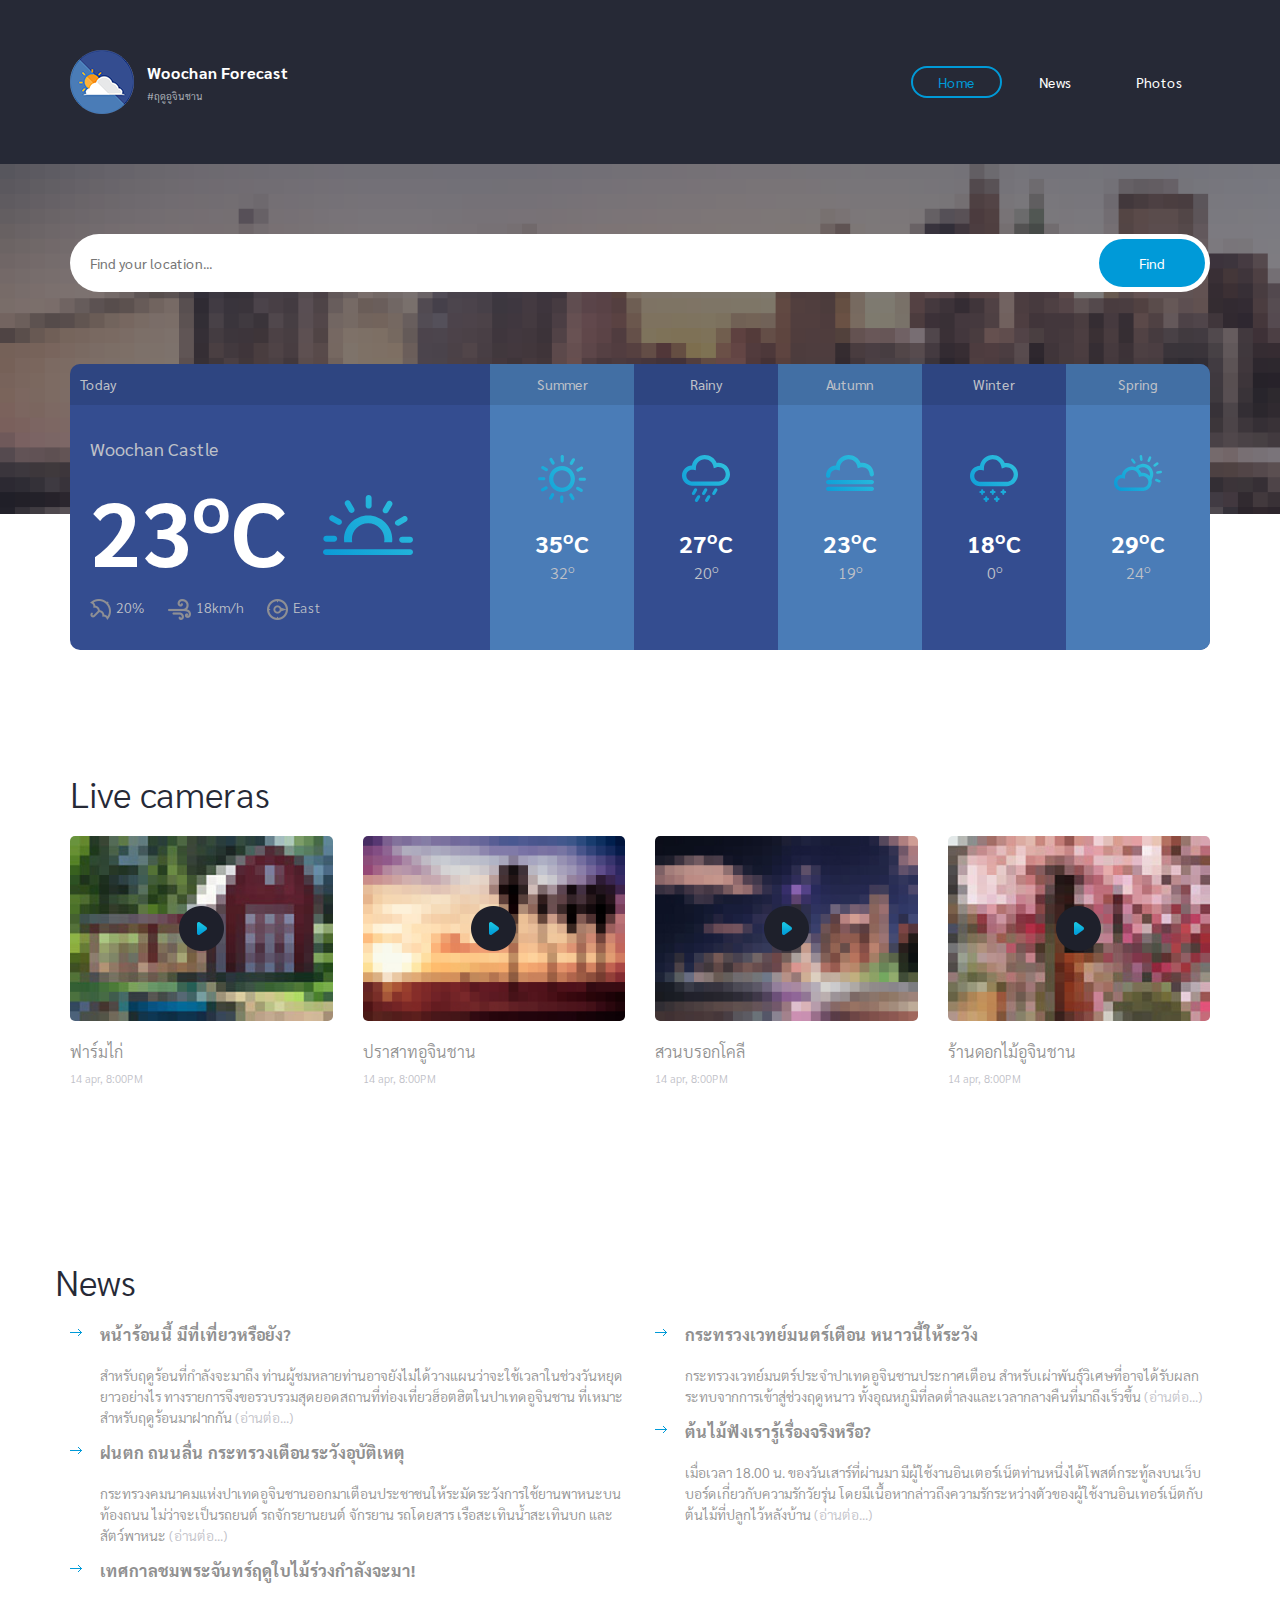
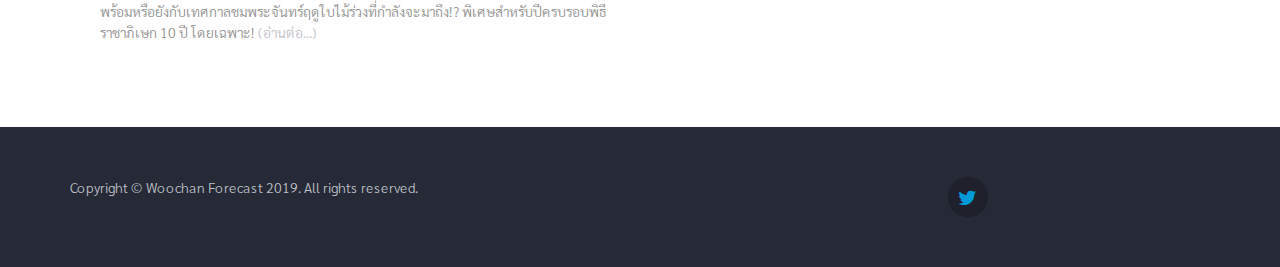
==== commit 24225b30: "Add files via upload" ====
--- a/index.html
+++ b/index.html
@@ -89,7 +89,7 @@
 							</div> <!-- .forecast-header -->
 							<div class="forecast-content">
 								<div class="forecast-icon">
-									<a href="https://writer.dek-d.com/dek-d/writer/viewlongc.php?id=1945441&chapter=1"><img src="images/icons/icon-2.svg" alt="" width=48></a>
+									<a href="https://writer.dek-d.com/dek-d/writer/viewlongc.php?id=1945441&chapter=1" target="_blank"><img src="images/icons/icon-2.svg" alt="" width=48></a>
 								</div>
 								<div class="degree">35<sup>o</sup>C</div>
 								<small>32<sup>o</sup></small>
@@ -101,7 +101,7 @@
 							</div> <!-- .forecast-header -->
 							<div class="forecast-content">
 								<div class="forecast-icon">
-									<img src="images/icons/icon-10.svg" alt="" width=48>
+									<a href="https://writer.dek-d.com/dek-d/writer/viewlongc.php?id=1945441&chapter=2" target="_blank"><img src="images/icons/icon-10.svg" alt="" width=48></a>
 								</div>
 								<div class="degree">27<sup>o</sup>C</div>
 								<small>20<sup>o</sup></small>
@@ -113,7 +113,7 @@
 							</div> <!-- .forecast-header -->
 							<div class="forecast-content">
 								<div class="forecast-icon">
-									<img src="images/icons/icon-7.svg" alt="" width=48>
+									<a href="https://writer.dek-d.com/dek-d/writer/viewlongc.php?id=1945441&chapter=3" target="_blank"><img src="images/icons/icon-7.svg" alt="" width=48></a>
 								</div>
 								<div class="degree">23<sup>o</sup>C</div>
 								<small>19<sup>o</sup></small>
@@ -125,7 +125,7 @@
 							</div> <!-- .forecast-header -->
 							<div class="forecast-content">
 								<div class="forecast-icon">
-									<img src="images/icons/icon-14.svg" alt="" width=48>
+									<a href="https://writer.dek-d.com/dek-d/writer/viewlongc.php?id=1945441&chapter=4" target="_blank"><img src="images/icons/icon-14.svg" alt="" width=48></a>
 								</div>
 								<div class="degree">18<sup>o</sup>C</div>
 								<small>0<sup>o</sup></small>
@@ -137,7 +137,7 @@
 							</div> <!-- .forecast-header -->
 							<div class="forecast-content">
 								<div class="forecast-icon">
-									<img src="images/icons/icon-3.svg" alt="" width=48>
+									<a href="https://writer.dek-d.com/dek-d/writer/viewlongc.php?id=1945441&chapter=5" target="_blank"><img src="images/icons/icon-3.svg" alt="" width=48></a>
 								</div>
 								<div class="degree">29<sup>o</sup>C</div>
 								<small>24<sup>o</sup></small>
